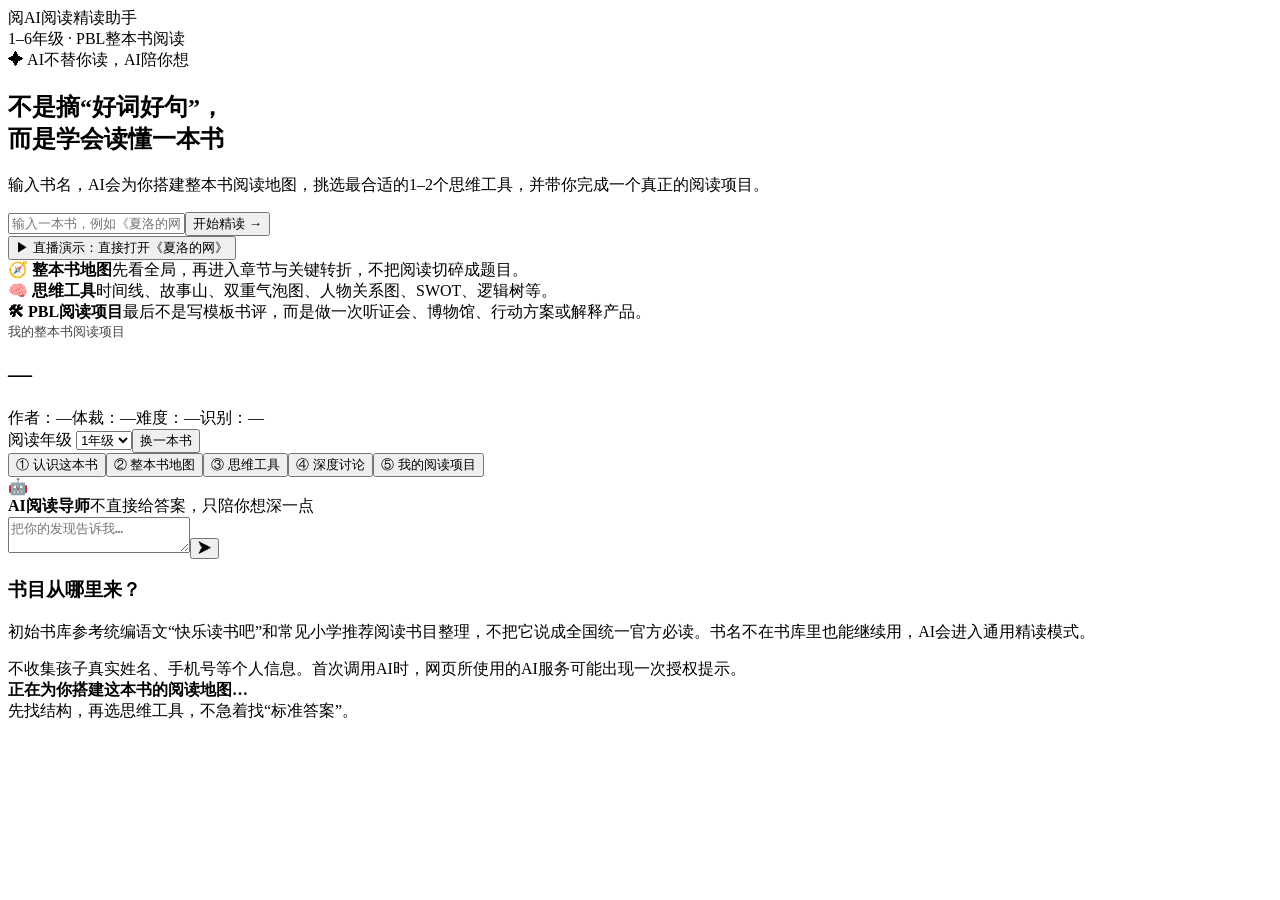
==== index.html @ 1d9d8129 "Add AI reading assistant page" ====
<!doctype html>
<html lang="zh-CN">
<head>
<meta charset="utf-8" />
<meta name="viewport" content="width=device-width,initial-scale=1" />
<title>AI阅读精读助手｜整本书·思维工具·PBL</title>
<meta name="description" content="面向小学1-6年级的AI整本书阅读助手。不是摘好词好句，而是用思维工具读懂一本书。" />
<script src="https://js.puter.com/v2/"></script>
<link rel="stylesheet" href="style.css">
</head>
<body>
<div class="wrap">
  <div class="top"><div class="brand"><span class="logo">阅</span><span>AI阅读精读助手</span></div><div class="tag">1–6年级 · PBL整本书阅读</div></div>
  <section id="home" class="hero">
    <div class="eyebrow">✦ AI不替你读，AI陪你想</div>
    <h1>不是摘“好词好句”，<br><span class="grad">而是学会读懂一本书</span></h1>
    <p>输入书名，AI会为你搭建整本书阅读地图，挑选最合适的1–2个思维工具，并带你完成一个真正的阅读项目。</p>
    <form class="searchBox" id="bookForm"><input id="bookInput" autocomplete="off" placeholder="输入一本书，例如《夏洛的网》" /><button class="primary" id="startBtn">开始精读 →</button></form>
    <div class="chips" id="chips"></div>
    <button class="demo" id="demoBtn">▶ 直播演示：直接打开《夏洛的网》</button>
    <div id="homeError" class="error"></div>
    <div class="proof">
      <div><b>🧭 整本书地图</b><span>先看全局，再进入章节与关键转折，不把阅读切碎成题目。</span></div>
      <div><b>🧠 思维工具</b><span>时间线、故事山、双重气泡图、人物关系图、SWOT、逻辑树等。</span></div>
      <div><b>🛠 PBL阅读项目</b><span>最后不是写模板书评，而是做一次听证会、博物馆、行动方案或解释产品。</span></div>
    </div>
  </section>

  <section id="workspace" class="workspace">
    <div class="bookhead">
      <div class="booktitle"><div style="opacity:.72;font-size:13px">我的整本书阅读项目</div><h2 id="bookTitle">—</h2><div class="bookmeta"><span class="pill" id="authorPill">作者：—</span><span class="pill" id="genrePill">体裁：—</span><span class="pill" id="difficultyPill">难度：—</span><span class="pill" id="confidencePill">识别：—</span></div></div>
      <div class="headright"><label>阅读年级 <select id="gradeSelect"><option value="1">1年级</option><option value="2">2年级</option><option value="3">3年级</option><option value="4">4年级</option><option value="5">5年级</option><option value="6">6年级</option></select></label><button class="ghostLight" id="restartBtn">换一本书</button></div>
    </div>
    <div class="layout">
      <main class="main">
        <div class="tabs" id="tabs">
          <button class="tab active" data-tab="intro">① 认识这本书</button><button class="tab" data-tab="map">② 整本书地图</button><button class="tab" data-tab="tools">③ 思维工具</button><button class="tab" data-tab="discuss">④ 深度讨论</button><button class="tab" data-tab="project">⑤ 我的阅读项目</button>
        </div>
        <section class="panel active" id="panel-intro"></section><section class="panel" id="panel-map"></section><section class="panel" id="panel-tools"></section><section class="panel" id="panel-discuss"></section><section class="panel" id="panel-project"></section>
      </main>
      <aside class="chat"><div class="chatHead"><div class="avatar">🤖</div><div><b>AI阅读导师</b><span>不直接给答案，只陪你想深一点</span></div></div><div class="messages" id="messages"></div><form class="chatForm" id="chatForm"><textarea id="chatInput" placeholder="把你的发现告诉我…"></textarea><button class="send">➤</button></form></aside>
    </div>
  </section>

  <section class="card" id="libraryInfo"><h3>书目从哪里来？</h3><p class="muted">初始书库参考统编语文“快乐读书吧”和常见小学推荐阅读书目整理，不把它说成全国统一官方必读。书名不在书库里也能继续用，AI会进入通用精读模式。</p><div class="booklist" id="booklist"></div></section>
  <div class="footer">不收集孩子真实姓名、手机号等个人信息。首次调用AI时，网页所使用的AI服务可能出现一次授权提示。</div>
</div>

<div class="loading" id="loading"><div class="loaderCard"><div class="spinner"></div><b id="loadingText">正在为你搭建这本书的阅读地图…</b><div class="notice">先找结构，再选思维工具，不急着找“标准答案”。</div></div></div>

<script src="data.js"></script>
<script src="app-core.js"></script>
<script src="app-ui.js"></script>

</body>
</html>
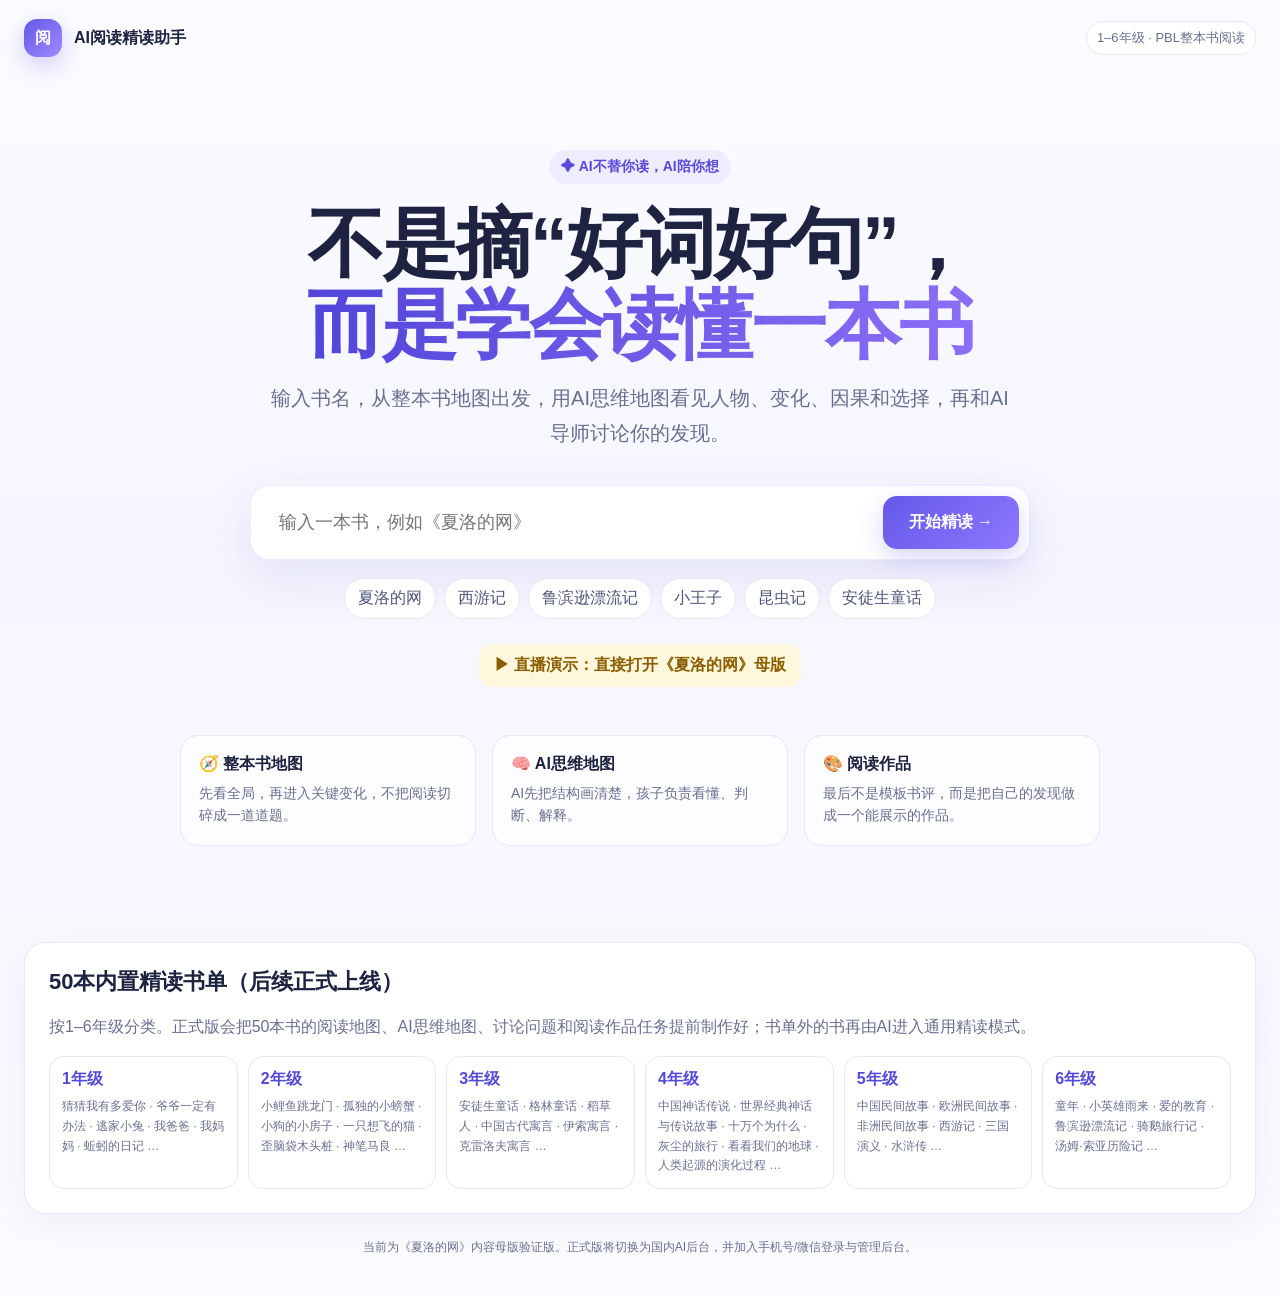
==== commit 27315869: "Refine mother-template navigation and copy" ====
--- a/index.html
+++ b/index.html
@@ -3,7 +3,7 @@
 <head>
 <meta charset="utf-8" />
 <meta name="viewport" content="width=device-width,initial-scale=1" />
-<title>AI阅读精读助手｜整本书·思维工具·PBL</title>
+<title>AI阅读精读助手｜整本书·AI思维地图·阅读作品</title>
 <meta name="description" content="面向小学1-6年级的AI整本书阅读助手。不是摘好词好句，而是用思维工具读懂一本书。" />
 <script src="https://js.puter.com/v2/"></script>
 <link rel="stylesheet" href="style.css">
@@ -14,39 +14,39 @@
   <section id="home" class="hero">
     <div class="eyebrow">✦ AI不替你读，AI陪你想</div>
     <h1>不是摘“好词好句”，<br><span class="grad">而是学会读懂一本书</span></h1>
-    <p>输入书名，AI会为你搭建整本书阅读地图，挑选最合适的1–2个思维工具，并带你完成一个真正的阅读项目。</p>
+    <p>输入书名，从整本书地图出发，用AI思维地图看见人物、变化、因果和选择，再和AI导师讨论你的发现。</p>
     <form class="searchBox" id="bookForm"><input id="bookInput" autocomplete="off" placeholder="输入一本书，例如《夏洛的网》" /><button class="primary" id="startBtn">开始精读 →</button></form>
     <div class="chips" id="chips"></div>
-    <button class="demo" id="demoBtn">▶ 直播演示：直接打开《夏洛的网》</button>
+    <button class="demo" id="demoBtn">▶ 直播演示：直接打开《夏洛的网》母版</button>
     <div id="homeError" class="error"></div>
     <div class="proof">
-      <div><b>🧭 整本书地图</b><span>先看全局，再进入章节与关键转折，不把阅读切碎成题目。</span></div>
-      <div><b>🧠 思维工具</b><span>时间线、故事山、双重气泡图、人物关系图、SWOT、逻辑树等。</span></div>
-      <div><b>🛠 PBL阅读项目</b><span>最后不是写模板书评，而是做一次听证会、博物馆、行动方案或解释产品。</span></div>
+      <div><b>🧭 整本书地图</b><span>先看全局，再进入关键变化，不把阅读切碎成一道道题。</span></div>
+      <div><b>🧠 AI思维地图</b><span>AI先把结构画清楚，孩子负责看懂、判断、解释。</span></div>
+      <div><b>🎨 阅读作品</b><span>最后不是模板书评，而是把自己的发现做成一个能展示的作品。</span></div>
     </div>
   </section>
 
   <section id="workspace" class="workspace">
     <div class="bookhead">
-      <div class="booktitle"><div style="opacity:.72;font-size:13px">我的整本书阅读项目</div><h2 id="bookTitle">—</h2><div class="bookmeta"><span class="pill" id="authorPill">作者：—</span><span class="pill" id="genrePill">体裁：—</span><span class="pill" id="difficultyPill">难度：—</span><span class="pill" id="confidencePill">识别：—</span></div></div>
+      <div class="booktitle"><div style="opacity:.72;font-size:13px">我的整本书阅读</div><h2 id="bookTitle">—</h2><div class="bookmeta"><span class="pill" id="authorPill">作者：—</span><span class="pill" id="genrePill">体裁：—</span><span class="pill" id="difficultyPill">难度：—</span><span class="pill" id="confidencePill">识别：—</span></div></div>
       <div class="headright"><label>阅读年级 <select id="gradeSelect"><option value="1">1年级</option><option value="2">2年级</option><option value="3">3年级</option><option value="4">4年级</option><option value="5">5年级</option><option value="6">6年级</option></select></label><button class="ghostLight" id="restartBtn">换一本书</button></div>
     </div>
     <div class="layout">
       <main class="main">
         <div class="tabs" id="tabs">
-          <button class="tab active" data-tab="intro">① 认识这本书</button><button class="tab" data-tab="map">② 整本书地图</button><button class="tab" data-tab="tools">③ 思维工具</button><button class="tab" data-tab="discuss">④ 深度讨论</button><button class="tab" data-tab="project">⑤ 我的阅读项目</button>
+          <button class="tab active" data-tab="intro">① 认识这本书</button><button class="tab" data-tab="map">② 整本书地图</button><button class="tab" data-tab="tools">③ AI思维地图</button><button class="tab" data-tab="discuss">④ 思维与讨论</button><button class="tab" data-tab="project">⑤ 做个阅读作品</button>
         </div>
         <section class="panel active" id="panel-intro"></section><section class="panel" id="panel-map"></section><section class="panel" id="panel-tools"></section><section class="panel" id="panel-discuss"></section><section class="panel" id="panel-project"></section>
       </main>
-      <aside class="chat"><div class="chatHead"><div class="avatar">🤖</div><div><b>AI阅读导师</b><span>不直接给答案，只陪你想深一点</span></div></div><div class="messages" id="messages"></div><form class="chatForm" id="chatForm"><textarea id="chatInput" placeholder="把你的发现告诉我…"></textarea><button class="send">➤</button></form></aside>
+      <aside class="chat"><div class="chatHead"><div class="avatar">🤖</div><div><b>AI阅读导师</b><span>关于这本书，什么都可以聊</span></div></div><div class="messages" id="messages"></div><form class="chatForm" id="chatForm"><textarea id="chatInput" placeholder="把你的问题或想法告诉我…"></textarea><button class="send">➤</button></form></aside>
     </div>
   </section>
 
-  <section class="card" id="libraryInfo"><h3>书目从哪里来？</h3><p class="muted">初始书库参考统编语文“快乐读书吧”和常见小学推荐阅读书目整理，不把它说成全国统一官方必读。书名不在书库里也能继续用，AI会进入通用精读模式。</p><div class="booklist" id="booklist"></div></section>
-  <div class="footer">不收集孩子真实姓名、手机号等个人信息。首次调用AI时，网页所使用的AI服务可能出现一次授权提示。</div>
+  <section class="card" id="libraryInfo"><h3>50本内置精读书单（后续正式上线）</h3><p class="muted">按1–6年级分类。正式版会把50本书的阅读地图、AI思维地图、讨论问题和阅读作品任务提前制作好；书单外的书再由AI进入通用精读模式。</p><div class="booklist" id="booklist"></div></section>
+  <div class="footer">当前为《夏洛的网》内容母版验证版。正式版将切换为国内AI后台，并加入手机号/微信登录与管理后台。</div>
 </div>
 
-<div class="loading" id="loading"><div class="loaderCard"><div class="spinner"></div><b id="loadingText">正在为你搭建这本书的阅读地图…</b><div class="notice">先找结构，再选思维工具，不急着找“标准答案”。</div></div></div>
+<div class="loading" id="loading"><div class="loaderCard"><div class="spinner"></div><b id="loadingText">正在为你搭建这本书的阅读地图…</b><div class="notice">先找结构，再用思维地图看关系，不急着找“标准答案”。</div></div></div>
 
 <script src="data.js"></script>
 <script src="app-core.js"></script>
--- a/style.css
+++ b/style.css
@@ -0,0 +1,4 @@
+:root{--bg:#f6f7ff;--card:#fff;--ink:#1d2340;--muted:#68708e;--line:#e6e8f4;--p:#6558e8;--p2:#8d78ff;--warm:#ffca58;--ok:#2c9f79;--shadow:0 18px 50px rgba(67,55,160,.10);--r:22px}
+*{box-sizing:border-box}html{scroll-behavior:smooth}body{margin:0;background:linear-gradient(180deg,#fbfbff 0,#f5f6ff 42%,#fafaff 100%);color:var(--ink);font-family:-apple-system,BlinkMacSystemFont,"Segoe UI","PingFang SC","Hiragino Sans GB","Microsoft YaHei",sans-serif}button,input,textarea,select{font:inherit}button{cursor:pointer}.wrap{max-width:1320px;margin:auto;padding:0 24px}.top{height:76px;display:flex;align-items:center;justify-content:space-between}.brand{display:flex;gap:12px;align-items:center;font-weight:800}.logo{width:38px;height:38px;border-radius:13px;background:linear-gradient(135deg,var(--p),#9d8bff);display:grid;place-items:center;color:white;box-shadow:0 8px 24px rgba(101,88,232,.28)}.tag{font-size:13px;color:var(--muted);border:1px solid var(--line);padding:7px 10px;border-radius:999px;background:#fff}.hero{padding:74px 0 80px;text-align:center}.eyebrow{display:inline-flex;align-items:center;gap:8px;padding:8px 12px;border-radius:999px;background:#eeecff;color:#5849d8;font-size:14px;font-weight:700}.hero h1{font-size:clamp(40px,6vw,76px);line-height:1.06;margin:20px auto 16px;letter-spacing:-2px;max-width:1000px}.grad{background:linear-gradient(90deg,#5146d9,#8b6ef6);-webkit-background-clip:text;background-clip:text;color:transparent}.hero p{font-size:20px;color:var(--muted);margin:0 auto 34px;max-width:740px;line-height:1.75}.searchBox{max-width:780px;margin:auto;background:#fff;padding:10px;display:flex;gap:10px;border-radius:20px;box-shadow:var(--shadow);border:1px solid #ececff}.searchBox input{flex:1;border:0;outline:0;padding:16px 18px;font-size:18px;min-width:0}.primary{border:0;color:white;background:linear-gradient(135deg,var(--p),var(--p2));padding:0 26px;border-radius:14px;font-weight:800;box-shadow:0 8px 22px rgba(101,88,232,.25)}.primary:disabled{opacity:.55;cursor:not-allowed}.chips{display:flex;justify-content:center;gap:8px;flex-wrap:wrap;margin-top:18px}.chip{border:1px solid var(--line);background:#fff;color:#4f5777;padding:9px 13px;border-radius:999px}.chip:hover{border-color:#bdb6ff;color:#5549d8}.demo{margin-top:25px;border:0;background:#fff7dd;color:#8b5f00;padding:11px 15px;border-radius:13px;font-weight:800}.proof{display:grid;grid-template-columns:repeat(3,1fr);gap:16px;max-width:920px;margin:48px auto 0;text-align:left}.proof div{background:rgba(255,255,255,.75);border:1px solid var(--line);padding:18px;border-radius:18px}.proof b{display:block;margin-bottom:7px}.proof span{font-size:14px;color:var(--muted);line-height:1.6}.workspace{display:none;padding:18px 0 60px}.bookhead{background:linear-gradient(135deg,#26244f,#4f46b5);color:#fff;border-radius:28px;padding:28px 30px;box-shadow:var(--shadow);display:flex;justify-content:space-between;gap:24px;align-items:flex-start}.booktitle h2{font-size:34px;margin:6px 0 11px}.bookmeta{display:flex;flex-wrap:wrap;gap:8px}.pill{padding:7px 10px;border-radius:999px;background:rgba(255,255,255,.13);font-size:13px}.headright{display:flex;gap:10px;align-items:center;flex-wrap:wrap;justify-content:flex-end}.headright select,.ghostLight{background:#fff;color:#38345d;border:0;border-radius:12px;padding:10px 12px}.ghostLight{font-weight:700}.layout{display:grid;grid-template-columns:minmax(0,1fr) 360px;gap:20px;margin-top:20px}.main{min-width:0}.tabs{display:flex;gap:7px;overflow:auto;padding:5px;background:#eceefa;border-radius:16px;position:sticky;top:10px;z-index:5}.tab{border:0;background:transparent;color:#68708e;padding:11px 14px;border-radius:11px;white-space:nowrap;font-weight:700}.tab.active{background:#fff;color:#5146d9;box-shadow:0 4px 13px rgba(0,0,0,.05)}.panel{display:none}.panel.active{display:block}.card{background:var(--card);border:1px solid var(--line);border-radius:var(--r);padding:24px;box-shadow:0 10px 35px rgba(61,57,120,.05);margin-top:16px}.card h3{margin:0 0 10px;font-size:22px}.card h4{margin:0 0 8px}.muted{color:var(--muted);line-height:1.7}.drive{background:linear-gradient(135deg,#fff9e8,#fff);border-color:#f5df9d}.drive .q{font-size:23px;font-weight:850;line-height:1.5;margin:10px 0}.kicker{font-size:12px;font-weight:900;letter-spacing:.08em;color:#7968ea;text-transform:uppercase}.map{display:grid;gap:12px}.stage{display:grid;grid-template-columns:42px 1fr;gap:14px;align-items:flex-start}.num{width:42px;height:42px;border-radius:14px;background:#efedff;color:#5b4edf;display:grid;place-items:center;font-weight:900}.stage b{display:block;margin:2px 0 5px}.stage p{margin:0;color:var(--muted);line-height:1.6}.toolGrid{display:grid;grid-template-columns:repeat(2,minmax(0,1fr));gap:14px}.toolCard{border:1px solid var(--line);border-radius:18px;padding:18px;background:#fff}.toolCard .why{font-size:14px;color:var(--muted);line-height:1.6;min-height:44px}.toolCard button{margin-top:12px}.softBtn{border:1px solid #d9d5ff;color:#5549d8;background:#f6f5ff;padding:9px 12px;border-radius:11px;font-weight:750}.toolArea{margin-top:15px;padding-top:15px;border-top:1px dashed var(--line)}.field{margin:10px 0}.field label{display:block;font-size:13px;font-weight:800;color:#535b79;margin-bottom:6px}.field textarea,.field input{width:100%;border:1px solid var(--line);border-radius:12px;padding:11px;outline:none;background:#fcfcff}.field textarea:focus,.field input:focus{border-color:#a79cff;box-shadow:0 0 0 3px #eeeaff}.cols2,.cols3,.cols4{display:grid;gap:10px}.cols2{grid-template-columns:repeat(2,1fr)}.cols3{grid-template-columns:repeat(3,1fr)}.cols4{grid-template-columns:repeat(2,1fr)}.miniBox{background:#fafaff;border:1px solid var(--line);padding:11px;border-radius:14px}.miniBox strong{display:block;font-size:13px;margin-bottom:6px}.miniBox textarea{width:100%;min-height:92px;border:0;resize:vertical;background:transparent;outline:none}.feedback{margin-top:10px;padding:12px 14px;background:#f2fbf7;border-left:4px solid var(--ok);border-radius:12px;line-height:1.7;color:#2c5f50}.question{padding:15px 17px;background:#fafaff;border:1px solid var(--line);border-radius:15px;margin:10px 0;line-height:1.6}.projectSteps{display:grid;gap:10px}.step{display:flex;gap:12px}.step i{font-style:normal;background:#eeeaff;color:#5748db;width:28px;height:28px;border-radius:9px;display:grid;place-items:center;font-weight:900;flex:0 0 auto}.rubric{display:grid;grid-template-columns:repeat(2,1fr);gap:10px}.rubric div{background:#fafaff;border:1px solid var(--line);padding:12px;border-radius:12px}.chat{position:sticky;top:10px;height:calc(100vh - 24px);min-height:620px;background:#fff;border:1px solid var(--line);border-radius:24px;display:flex;flex-direction:column;overflow:hidden;box-shadow:0 10px 35px rgba(61,57,120,.06)}.chatHead{padding:18px;border-bottom:1px solid var(--line);display:flex;align-items:center;gap:10px}.avatar{width:38px;height:38px;border-radius:14px;background:#eeecff;display:grid;place-items:center}.chatHead b{display:block}.chatHead span{font-size:12px;color:var(--muted)}.messages{flex:1;overflow:auto;padding:16px}.msg{max-width:90%;padding:11px 13px;border-radius:15px;margin:9px 0;line-height:1.65;font-size:14px;white-space:pre-wrap}.msg.ai{background:#f3f2ff;border-bottom-left-radius:5px}.msg.user{background:#5146d9;color:#fff;margin-left:auto;border-bottom-right-radius:5px}.chatForm{padding:12px;border-top:1px solid var(--line);display:flex;gap:8px}.chatForm textarea{flex:1;min-height:44px;max-height:120px;resize:none;border:1px solid var(--line);border-radius:12px;padding:10px;outline:0}.send{width:44px;border:0;border-radius:12px;background:var(--p);color:#fff;font-size:18px}.loading{display:none;position:fixed;inset:0;background:rgba(248,248,255,.82);backdrop-filter:blur(8px);z-index:50;align-items:center;justify-content:center;text-align:center}.loading.on{display:flex}.loaderCard{background:#fff;border:1px solid var(--line);border-radius:24px;padding:28px 34px;box-shadow:var(--shadow)}.spinner{width:46px;height:46px;border:4px solid #e9e6ff;border-top-color:#6657e9;border-radius:50%;animation:spin .9s linear infinite;margin:0 auto 15px}@keyframes spin{to{transform:rotate(360deg)}}.notice{font-size:12px;color:var(--muted);margin-top:10px}.error{background:#fff0f0;color:#9b3232;border:1px solid #ffd2d2;padding:12px;border-radius:12px;margin-top:12px;display:none}.booklist{display:grid;grid-template-columns:repeat(6,1fr);gap:10px;margin-top:12px}.gradecol{background:#fff;border:1px solid var(--line);border-radius:15px;padding:12px}.gradecol b{color:#5549d8}.gradecol p{font-size:12px;color:var(--muted);line-height:1.65;margin:7px 0 0}.footer{padding:25px 0 40px;color:var(--muted);font-size:12px;text-align:center}
+@media(max-width:1050px){.layout{grid-template-columns:1fr}.chat{position:relative;top:0;height:620px}.toolGrid{grid-template-columns:1fr}.booklist{grid-template-columns:repeat(3,1fr)}}
+@media(max-width:700px){.wrap{padding:0 14px}.hero{padding:48px 0}.hero h1{letter-spacing:-1px}.hero p{font-size:17px}.searchBox{flex-direction:column}.searchBox .primary{height:52px}.proof{grid-template-columns:1fr}.bookhead{flex-direction:column}.headright{justify-content:flex-start}.booktitle h2{font-size:28px}.tabs{top:4px}.card{padding:18px}.toolGrid,.cols3,.cols4,.cols2,.rubric{grid-template-columns:1fr}.booklist{grid-template-columns:1fr 1fr}.chat{min-height:560px;height:70vh}}
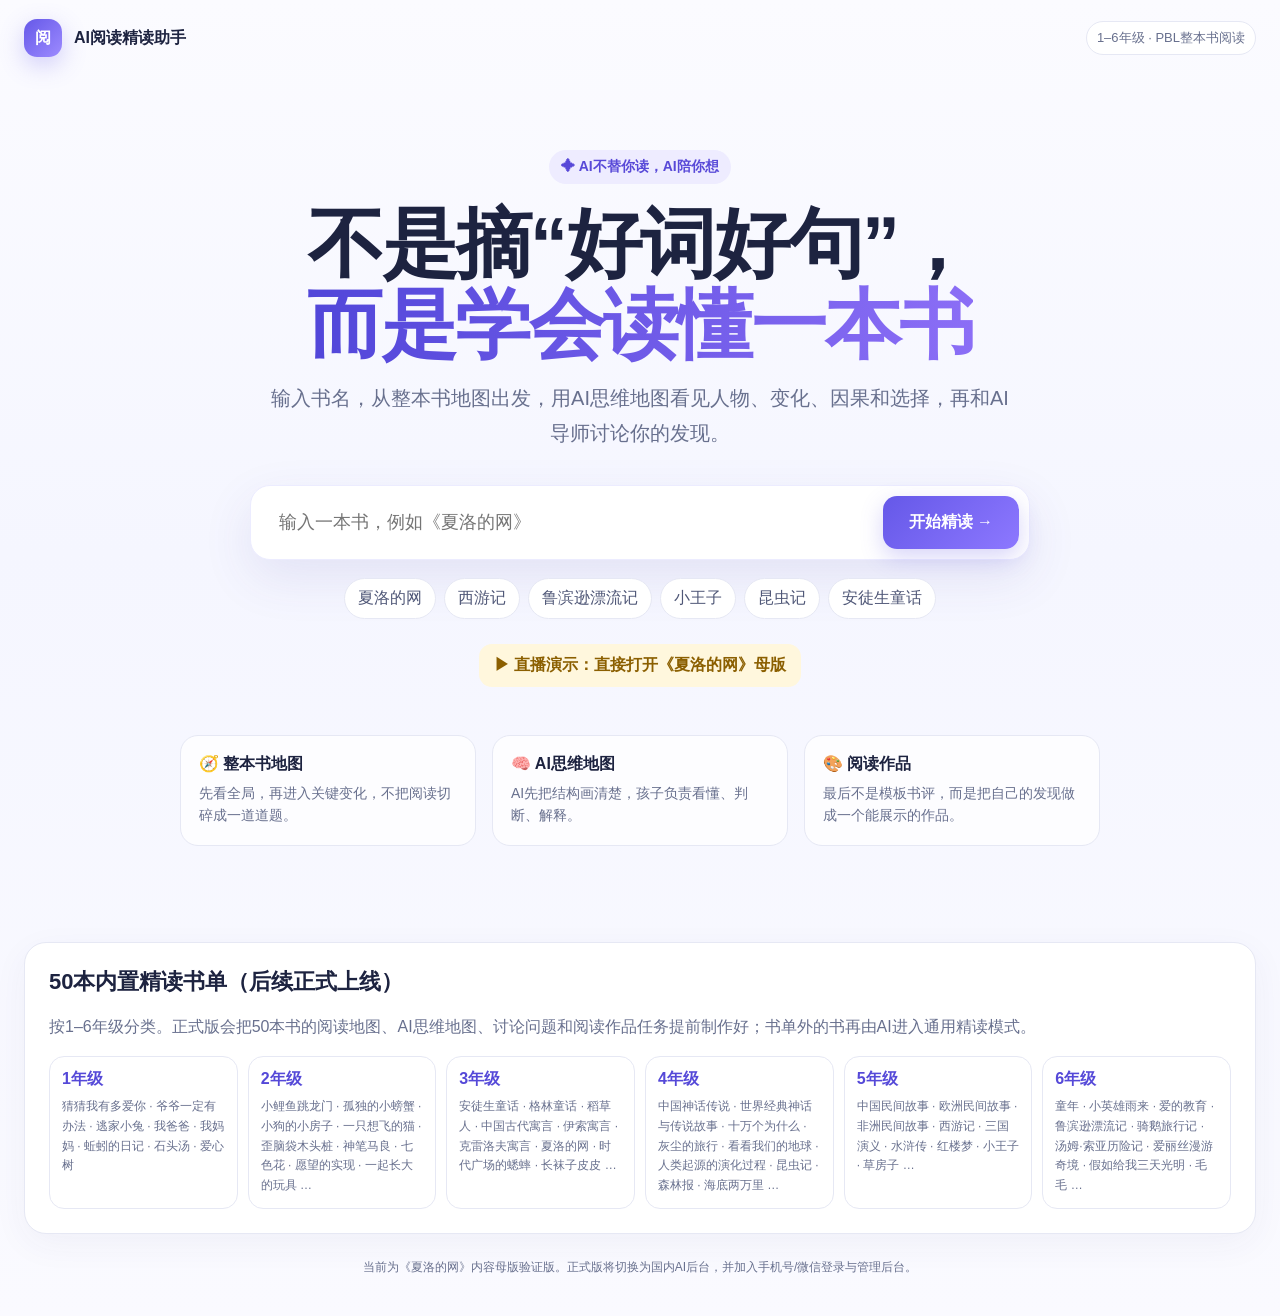
==== commit 2d3ae3ef: "Load mother-template styles" ====
--- a/index.html
+++ b/index.html
@@ -7,6 +7,7 @@
 <meta name="description" content="面向小学1-6年级的AI整本书阅读助手。不是摘好词好句，而是用思维工具读懂一本书。" />
 <script src="https://js.puter.com/v2/"></script>
 <link rel="stylesheet" href="style.css">
+<link rel="stylesheet" href="mother.css">
 </head>
 <body>
 <div class="wrap">
--- a/mother.css
+++ b/mother.css
@@ -0,0 +1,3 @@
+.authorCard{overflow:hidden}.authorHeader{display:flex;gap:18px;align-items:center;padding-bottom:18px;border-bottom:1px solid var(--line)}.authorAvatar{width:72px;height:72px;border-radius:22px;background:linear-gradient(135deg,#ebe7ff,#fff4d6);display:grid;place-items:center;font-weight:900;color:#5448d6;font-size:22px;flex:0 0 auto}.authorHeader h3{margin:4px 0 6px}.authorHeader h3 small{font-size:13px;color:var(--muted);font-weight:700}.authorHeader p{margin:0;color:var(--muted)}.authorGrid{display:grid;grid-template-columns:1fr 2fr;gap:12px;margin-top:16px}.authorGrid>div{background:#fafaff;border:1px solid var(--line);border-radius:16px;padding:16px}.authorGrid b{display:block;margin-bottom:8px}.authorGrid p{margin:0;color:var(--muted);line-height:1.75}.storySpan{grid-column:1/-1}.readingClue{margin-top:12px;padding:12px 14px;background:#fff8df;border:1px solid #f2dda0;border-radius:13px;color:#6f5716;line-height:1.7}.thoughtIntro{background:linear-gradient(135deg,#fff,#f6f3ff)}.modelCard{padding:26px}.modelTop{display:flex;justify-content:space-between;gap:15px;align-items:flex-start}.modelBadge{background:#eeeaff;color:#5549d8;border:1px solid #dad4ff;border-radius:999px;padding:7px 11px;font-size:12px;font-weight:800}.modelExplain{display:grid;grid-template-columns:1fr 1fr;gap:12px;margin:18px 0}.modelExplain>div{background:#f8f9ff;border:1px solid var(--line);border-radius:15px;padding:14px}.modelExplain b,.modelExplain span{display:block}.modelExplain span{font-size:14px;color:var(--muted);line-height:1.7;margin-top:5px}.bubbleMap{display:grid;grid-template-columns:1fr .9fr 1fr;gap:18px;align-items:center;padding:25px 18px;background:linear-gradient(180deg,#fbfbff,#f7f8ff);border:1px solid var(--line);border-radius:22px;overflow:hidden}.bubbleSide,.bubbleCommon{display:flex;flex-direction:column;align-items:center;gap:9px}.personBubble{width:116px;height:116px;border-radius:50%;display:grid;place-items:center;align-content:center;font-size:28px;font-weight:900;box-shadow:0 12px 28px rgba(49,44,115,.09)}.personBubble b{font-size:16px;margin-top:3px}.personBubble.pig{background:#fff0f3;border:2px solid #ffd7df}.personBubble.spider{background:#eeeaff;border:2px solid #d9d2ff}.bubbleSide span,.bubbleCommon span{width:100%;text-align:center;padding:9px 10px;border-radius:999px;font-size:13px;line-height:1.45}.bubbleSide.left span{background:#fff5f7;border:1px solid #ffe0e5}.bubbleSide.right span{background:#f3f0ff;border:1px solid #dfd9ff}.bubbleCommon{position:relative}.commonTitle{font-weight:900;color:#755e10;background:#fff1bd;border:1px solid #f1d36b;border-radius:999px;padding:8px 13px}.bubbleCommon span{background:#fff9e8;border:1px solid #f4dfa5}.thinkBox{margin-top:18px;background:#fcfcff;border:1px solid var(--line);border-radius:18px;padding:16px}.thinkBox p{margin:7px 0 12px;color:#343a5a}.choiceRow{display:flex;gap:8px;flex-wrap:wrap}.choiceBtn{border:1px solid #dcd9ef;background:#fff;color:#535b79;border-radius:999px;padding:9px 12px}.choiceBtn:hover,.choiceBtn.picked{background:#eeeaff;color:#5146d9;border-color:#bdb5ff}.talkBtn{margin-top:12px;border:0;background:transparent;color:#5649d8;font-weight:800;padding:4px 0}.relationMap{display:grid;grid-template-columns:1fr 1fr 1.1fr 1fr 1fr;gap:10px;align-items:center;background:linear-gradient(180deg,#fafaff,#f6f7ff);border:1px solid var(--line);border-radius:22px;padding:25px 16px}.relationNode{min-height:130px;background:#fff;border:1px solid var(--line);border-radius:18px;padding:13px;display:flex;flex-direction:column;justify-content:center;text-align:center;box-shadow:0 8px 24px rgba(55,49,120,.05);position:relative}.relationNode b{font-size:16px;margin-bottom:8px}.relationNode span{font-size:12px;color:var(--muted);line-height:1.6}.relationCenter{width:150px;height:150px;border-radius:50%;margin:auto;background:linear-gradient(135deg,#fff1f4,#fff);border:2px solid #ffd9e1;display:grid;place-items:center;align-content:center;font-size:34px;box-shadow:0 12px 30px rgba(104,55,78,.08)}.relationCenter b{font-size:18px;margin-top:4px}.relationCenter small{font-size:11px;color:var(--muted);margin-top:3px}.discussionCard{transition:.2s}.discussionCard:hover{border-color:#cfc9ff;box-shadow:0 7px 18px rgba(92,78,203,.07)}.discussionCard.activeQ{border-color:#9387ff;background:#f8f6ff}.qLine{display:grid;grid-template-columns:40px 1fr;gap:4px;align-items:flex-start}.qLine b{color:#5448d6}.qActions{display:flex;gap:10px;align-items:center;margin-top:11px;padding-left:40px}.doneMark{font-size:12px;color:var(--ok);font-weight:800}.projectHero{background:linear-gradient(135deg,#fff8df,#fff);border-color:#f2dea5}.projectHero p{color:var(--muted);line-height:1.7}.finalLook{margin-top:12px;background:#fff;border:1px solid #f1dfab;border-radius:13px;padding:12px}.actionChoices{display:grid;gap:9px}.actionChoice{border:1px solid var(--line);background:#fafaff;border-radius:14px;padding:13px 14px;text-align:left;color:#373d5c;display:flex;gap:10px;align-items:flex-start}.actionChoice span{color:#6457e8;font-weight:900}.actionChoice.picked{background:#f2efff;border-color:#bfb6ff}.projectReason{width:100%;min-height:120px;border:1px solid var(--line);border-radius:14px;padding:14px;resize:vertical;outline:none}.projectReason:focus{border-color:#9e94ff;box-shadow:0 0 0 3px #eeeaff}.projectBtn{padding:13px 18px}.posterPreview{margin-top:18px;border-radius:22px;background:linear-gradient(135deg,#26244f,#5149b9);color:white;padding:26px;box-shadow:var(--shadow)}.posterEyebrow{font-size:12px;opacity:.7;letter-spacing:.08em}.posterPreview h3{font-size:28px;margin:6px 0}.posterQuestion{font-size:18px;color:#ffdf82;margin:10px 0 18px}.posterActions{display:grid;gap:10px}.posterActions>div{display:flex;gap:11px;align-items:flex-start;background:rgba(255,255,255,.10);border:1px solid rgba(255,255,255,.14);border-radius:14px;padding:12px}.posterActions i{font-style:normal;width:25px;height:25px;border-radius:8px;background:#fff;color:#5149b9;display:grid;place-items:center;font-weight:900;flex:0 0 auto}.posterReason{margin-top:14px;padding-top:14px;border-top:1px solid rgba(255,255,255,.18);line-height:1.7}.chatQuick{display:flex;gap:7px;flex-wrap:wrap;margin-top:9px}.chatQuick button{border:1px solid var(--line);background:#fff;color:#5d6482;border-radius:999px;padding:7px 9px;font-size:12px}.chatQuick button:hover{border-color:#bdb5ff;color:#5549d8}
+@media(max-width:1050px){.relationMap{grid-template-columns:repeat(2,1fr)}.relationCenter{grid-column:1/-1;grid-row:1}.authorGrid{grid-template-columns:1fr}}
+@media(max-width:700px){.modelExplain,.bubbleMap,.relationMap{grid-template-columns:1fr}.bubbleMap{gap:12px}.relationCenter{grid-column:auto;grid-row:auto}.authorHeader{align-items:flex-start}.authorGrid{grid-template-columns:1fr}.choiceRow{flex-direction:column}.choiceBtn{text-align:left}.qActions{padding-left:0;flex-wrap:wrap}}
